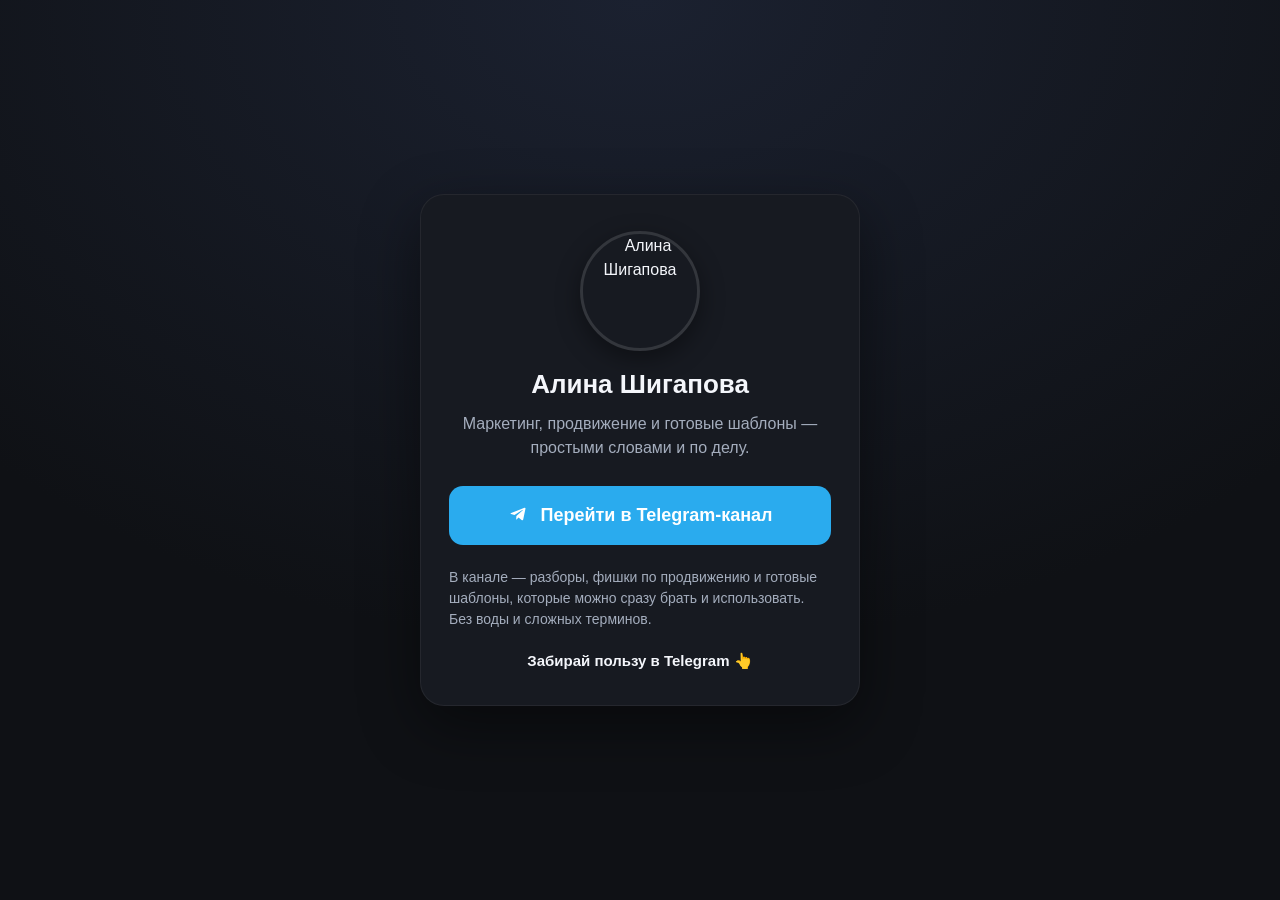
==== index.html @ e9ba9399 "Add files via upload" ====
<!DOCTYPE html>
<html lang="ru">
<head>
  <meta charset="UTF-8" />
  <meta name="viewport" content="width=device-width, initial-scale=1.0" />
  <title>Алина Шегапова — маркетинг, продвижение, шаблоны</title>
  <meta name="description" content="Канал про маркетинг, продвижение и готовые шаблоны. Забирай пользу в Telegram." />
  <style>
    :root {
      --bg: #0f1115;
      --card: #171a21;
      --accent: #2aabee;
      --accent-hover: #1e97d6;
      --text: #f4f6fb;
      --muted: #a4adbd;
    }
    * { box-sizing: border-box; margin: 0; padding: 0; }
    body {
      font-family: -apple-system, BlinkMacSystemFont, 'Segoe UI', Roboto, sans-serif;
      background: radial-gradient(120% 120% at 50% 0%, #1b2130 0%, var(--bg) 60%);
      color: var(--text);
      min-height: 100vh;
      display: flex;
      align-items: center;
      justify-content: center;
      padding: 24px;
      line-height: 1.5;
    }
    .card {
      background: var(--card);
      border: 1px solid rgba(255,255,255,.06);
      border-radius: 24px;
      max-width: 440px;
      width: 100%;
      padding: 36px 28px 32px;
      text-align: center;
      box-shadow: 0 20px 60px rgba(0,0,0,.45);
    }
    .emoji { font-size: 52px; margin-bottom: 14px; }
    .avatar {
      width: 120px;
      height: 120px;
      border-radius: 50%;
      object-fit: cover;
      margin: 0 auto 18px;
      display: block;
      border: 3px solid rgba(255,255,255,.12);
      box-shadow: 0 8px 24px rgba(0,0,0,.4);
    }
    h1 { font-size: 26px; line-height: 1.2; margin-bottom: 12px; }
    .subtitle { color: var(--muted); font-size: 16px; margin-bottom: 26px; }
    .btn {
      display: block;
      width: 100%;
      background: var(--accent);
      color: #fff;
      text-decoration: none;
      font-size: 18px;
      font-weight: 600;
      padding: 16px;
      border-radius: 14px;
      transition: background .2s, transform .1s;
    }
    .btn:hover { background: var(--accent-hover); }
    .btn:active { transform: scale(.98); }
    .extra {
      color: var(--muted);
      font-size: 14px;
      margin-top: 22px;
      text-align: left;
    }
    .final-cta { margin-top: 20px; font-size: 15px; font-weight: 600; color: var(--text); }
    .tg-icon { vertical-align: -3px; margin-right: 8px; }
  </style>
</head>
<body>
  <main class="card">
    <img class="avatar" src="avatar.jpg" alt="Алина Шигапова" />
    <h1>Алина Шигапова</h1>
    <p class="subtitle">
      Маркетинг, продвижение и готовые шаблоны — простыми словами и по делу.
    </p>

    <a class="btn" href="https://t.me/Alina35000" target="_blank" rel="noopener">
      <svg class="tg-icon" width="20" height="20" viewBox="0 0 24 24" fill="#fff" xmlns="http://www.w3.org/2000/svg"><path d="M9.78 18.65l.28-4.23 7.68-6.92c.34-.31-.07-.46-.52-.19L7.74 13.3 3.64 12c-.88-.25-.89-.86.2-1.3l15.97-6.16c.73-.33 1.43.18 1.15 1.3l-2.72 12.81c-.19.91-.74 1.13-1.5.71L12.6 16.3l-1.99 1.93c-.23.23-.42.42-.83.42z"/></svg>
      Перейти в Telegram-канал
    </a>

    <p class="extra">
      В канале — разборы, фишки по продвижению и готовые шаблоны, которые
      можно сразу брать и использовать. Без воды и сложных терминов.
    </p>

    <p class="final-cta">Забирай пользу в Telegram 👆</p>
  </main>
</body>
</html>
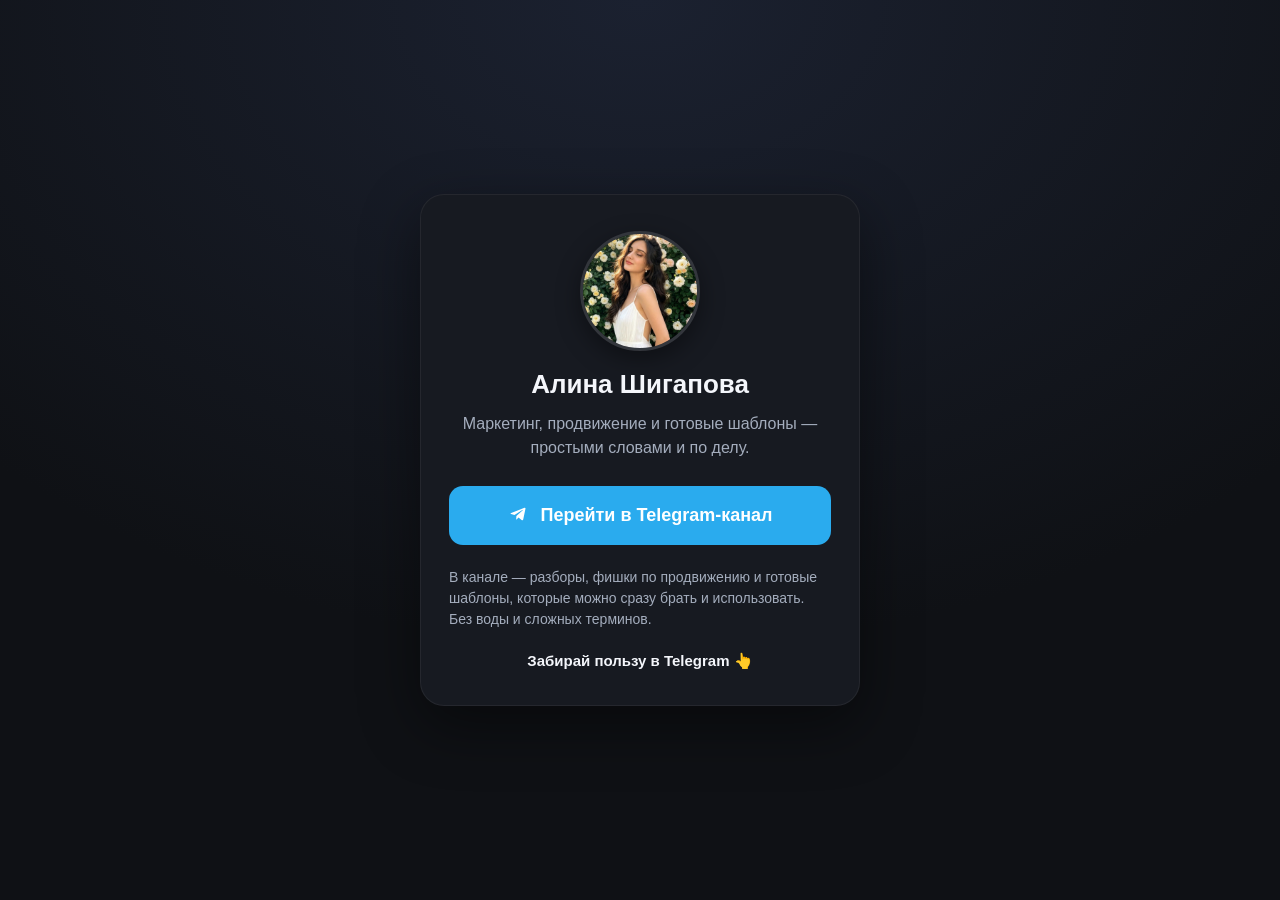
==== commit a972b95a: "Update index.html" ====
--- a/index.html
+++ b/index.html
@@ -3,7 +3,7 @@
 <head>
   <meta charset="UTF-8" />
   <meta name="viewport" content="width=device-width, initial-scale=1.0" />
-  <title>Алина Шегапова — маркетинг, продвижение, шаблоны</title>
+  <title>Алина Шигапова — маркетинг, продвижение, шаблоны</title>
   <meta name="description" content="Канал про маркетинг, продвижение и готовые шаблоны. Забирай пользу в Telegram." />
   <style>
     :root {
